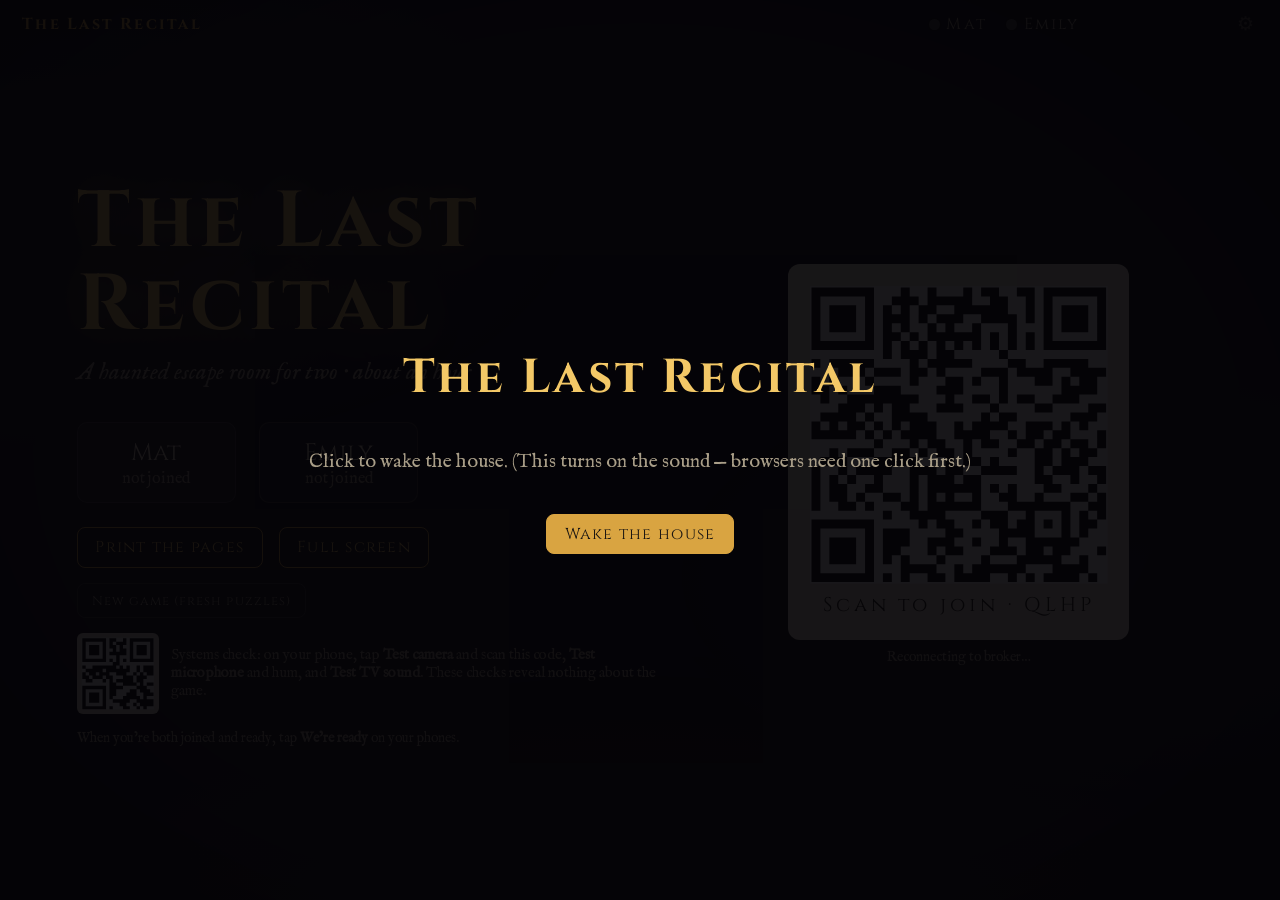
==== index.html @ 14931da4 "The Last Recital v1.0: TV + phones escape room Co-Authored-By: Claude Opus 5.5 <noreply@anthropic.co" ====
<!DOCTYPE html>
<html lang="en">
<head>
<meta charset="utf-8">
<meta name="viewport" content="width=device-width, initial-scale=1">
<title>The Last Recital</title>
<link rel="stylesheet" href="css/common.css">
<link rel="stylesheet" href="css/tv.css">
</head>
<body>
<div class="fog"></div><div class="fog b"></div><div class="vignette"></div>
<div id="app">
  <div class="topbar">
    <span class="brand">The Last Recital</span>
    <span class="act" id="act"></span>
    <span class="pdot" id="dot-mat"><i></i>Mat</span>
    <span class="pdot" id="dot-emily"><i></i>Emily</span>
    <span id="hintcount"></span>
    <span class="timer" id="timer"></span>
    <button class="gear" id="gear" title="Game menu">⚙</button>
  </div>
  <div id="stage"></div>
</div>
<div id="hint" class="hidden"></div>
<div id="flash"></div>
<div id="wake">
  <h1 class="cinzel" style="color:var(--gold2);font-size:2.4em;margin:0">The Last Recital</h1>
  <p>Click to wake the house. (This turns on the sound — browsers need one click first.)</p>
  <button class="btn primary" id="wakebtn">Wake the house</button>
</div>
<script src="lib/peerjs.min.js"></script>
<script src="lib/qrcode.js"></script>
<script src="js/cards-data.js"></script>
<script src="js/sound.js"></script>
<script src="js/notation.js"></script>
<script src="js/net.js"></script>
<script src="js/game.js"></script>
<script src="js/tv.js"></script>
</body>
</html>
---- css/common.css ----
@font-face { font-family: "Cinzel"; src: url("../fonts/cinzel-latin-400-normal.woff2") format("woff2"); font-weight: 400; font-display: swap; }
@font-face { font-family: "Cinzel"; src: url("../fonts/cinzel-latin-700-normal.woff2") format("woff2"); font-weight: 700; font-display: swap; }
@font-face { font-family: "Fell"; src: url("../fonts/im-fell-english-latin-400-normal.woff2") format("woff2"); font-style: normal; font-display: swap; }
@font-face { font-family: "Fell"; src: url("../fonts/im-fell-english-latin-400-italic.woff2") format("woff2"); font-style: italic; font-display: swap; }
@font-face { font-family: "NotoMusic"; src: url("../fonts/noto-music-music-400-normal.woff2") format("woff2"); font-display: block; }

:root {
  --bg: #0b0a0d;
  --bg2: #15121a;
  --ink: #eadfc6;
  --dim: #a99e88;
  --gold: #d9a441;
  --gold2: #f3c867;
  --ghost: #8fc9c0;
  --blood: #9c3434;
  --line: rgba(234, 223, 198, 0.18);
  --card: rgba(28, 24, 32, 0.82);
}
* { box-sizing: border-box; }
html, body { margin: 0; height: 100%; background: var(--bg); color: var(--ink); }
body { font-family: "Fell", Georgia, serif; -webkit-font-smoothing: antialiased; }
h1, h2, h3, .cinzel { font-family: "Cinzel", "Times New Roman", serif; font-weight: 700; letter-spacing: 0.06em; }
button { font: inherit; color: inherit; cursor: pointer; }
.hidden { display: none !important; }

/* drifting fog */
.fog { position: fixed; inset: -20%; pointer-events: none; z-index: 0; opacity: .55;
  background:
    radial-gradient(40% 30% at 20% 30%, rgba(143,201,192,.10), transparent 70%),
    radial-gradient(35% 25% at 75% 60%, rgba(143,201,192,.08), transparent 70%),
    radial-gradient(50% 35% at 50% 90%, rgba(217,164,65,.06), transparent 70%);
  animation: fogdrift 38s ease-in-out infinite alternate; }
.fog.b { animation-duration: 55s; animation-direction: alternate-reverse; opacity: .4; }
@keyframes fogdrift { from { transform: translate(-4%, -2%) scale(1); } to { transform: translate(5%, 3%) scale(1.12); } }
.vignette { position: fixed; inset: 0; pointer-events: none; z-index: 1;
  background: radial-gradient(ellipse at center, transparent 45%, rgba(0,0,0,.75) 100%); }

/* staff notation */
.staff svg { display: block; }
.music-glyph { font-family: "NotoMusic"; }

/* candle */
.candle { position: relative; width: 34px; height: 120px; margin: 0 auto; }
.candle .wax { position: absolute; bottom: 0; left: 4px; width: 26px; height: 78px; border-radius: 4px 4px 2px 2px;
  background: linear-gradient(90deg, #cbbfa4, #f1e8d4 45%, #b7aa8e); }
.candle .wick { position: absolute; bottom: 78px; left: 16px; width: 2px; height: 10px; background: #2b241c; }
.candle .flame { position: absolute; bottom: 84px; left: 7px; width: 20px; height: 34px; border-radius: 50% 50% 45% 45% / 65% 65% 35% 35%;
  background: radial-gradient(ellipse at 50% 75%, #fff6cf 0%, #ffd36a 35%, #ff8a2a 70%, transparent 72%);
  filter: drop-shadow(0 0 14px rgba(255,190,90,.9)); transform-origin: 50% 90%;
  animation: flicker 1.6s ease-in-out infinite; opacity: 0; transition: opacity .6s; }
.candle.lit .flame { opacity: 1; }
@keyframes flicker { 0%,100% { transform: scale(1) rotate(-1deg); } 30% { transform: scale(1.06,.94) rotate(2deg); } 60% { transform: scale(.95,1.05) rotate(-2deg); } }
---- css/tv.css ----
html, body { overflow: hidden; }
body { font-size: clamp(16px, 1.55vw, 34px); }
#app { position: relative; z-index: 2; height: 100vh; display: flex; flex-direction: column; }

.topbar { display: flex; align-items: center; gap: 1.2em; padding: .7em 1.4em; font-family: "Cinzel", serif; font-size: .8em; color: var(--dim); letter-spacing: .14em; }
.topbar .brand { color: var(--gold); font-weight: 700; }
.topbar .act { flex: 1; text-transform: uppercase; }
.topbar .timer { font-size: 1.35em; color: var(--ink); min-width: 4.5em; text-align: right; font-variant-numeric: tabular-nums; }
.topbar .timer.over { color: #e06a5a; }
.pdot { display: inline-flex; align-items: center; gap: .4em; }
.pdot i { width: .7em; height: .7em; border-radius: 50%; background: #444; display: inline-block; box-shadow: 0 0 0 1px #000; }
.pdot.on i { background: var(--ghost); box-shadow: 0 0 10px var(--ghost); }
.gear { background: none; border: 0; color: var(--dim); font-size: 1.2em; opacity: .5; padding: 0 .2em; }
.gear:hover { opacity: 1; }

#stage { flex: 1; display: flex; flex-direction: column; align-items: center; justify-content: center; padding: 0 6vw 2vh; text-align: center; min-height: 0; }
.scene-title { font-size: 2.6em; margin: 0 0 .25em; color: var(--gold2); text-shadow: 0 0 30px rgba(217,164,65,.35); }
.narr { max-width: 46em; font-size: 1.15em; line-height: 1.5; margin: 0 auto; }
.narr p { margin: .4em 0; opacity: 0; animation: rise 1.4s ease forwards; }
.narr p:nth-child(2) { animation-delay: 1.4s; } .narr p:nth-child(3) { animation-delay: 2.8s; } .narr p:nth-child(4) { animation-delay: 4.2s; }
@keyframes rise { from { opacity: 0; transform: translateY(10px); filter: blur(3px); } to { opacity: 1; transform: none; filter: none; } }
.prompt { margin-top: 1.1em; font-family: "Cinzel", serif; color: var(--ghost); letter-spacing: .1em; font-size: .95em; }
.visual { margin-top: 1.4em; display: flex; justify-content: center; align-items: flex-end; gap: 4vw; flex-wrap: wrap; }
.fadein { animation: rise 1.2s ease both; }

.after { max-width: 44em; padding: 1.4em 2em; border: 1px solid var(--line); background: var(--card); border-radius: 10px; font-size: 1.15em; line-height: 1.5; box-shadow: 0 0 60px rgba(0,0,0,.6); }
.after .cont { margin-top: 1em; font-family: "Cinzel", serif; font-size: .7em; color: var(--dim); letter-spacing: .15em; }
.solved-mark { font-family: "Cinzel", serif; color: var(--ghost); letter-spacing: .3em; font-size: .8em; margin-bottom: .6em; }

/* lobby */
.lobby { display: grid; grid-template-columns: 1.2fr 1fr; gap: 4vw; align-items: center; width: 100%; max-width: 1500px; }
.lobby h1 { font-size: 4em; margin: 0; color: var(--gold2); text-shadow: 0 0 40px rgba(217,164,65,.4); line-height: 1.05; }
.lobby .sub { font-style: italic; color: var(--dim); font-size: 1.2em; margin: .4em 0 1.4em; }
.join { background: #f3ead6; color: #1b1612; border-radius: 12px; padding: 1.1em; display: inline-flex; flex-direction: column; align-items: center; gap: .4em; }
.join .qr svg, .join .qr img { width: 15em; height: 15em; display: block; }
.join .code { font-family: "Cinzel", serif; font-size: 1em; letter-spacing: .2em; }
.slots { display: flex; gap: 1.2em; margin: 1.2em 0; justify-content: flex-start; }
.slot { border: 1px solid var(--line); border-radius: 10px; padding: .7em 1.2em; min-width: 8em; text-align: center; background: var(--card); }
.slot .n { font-family: "Cinzel", serif; font-size: 1.2em; }
.slot .s { color: var(--dim); font-size: .8em; }
.slot.on { border-color: var(--ghost); } .slot.on .s { color: var(--ghost); }
.slot.ready { border-color: var(--gold); box-shadow: 0 0 20px rgba(217,164,65,.3); } .slot.ready .s { color: var(--gold); }
.lobby .btns { display: flex; gap: .8em; flex-wrap: wrap; }
.btn { background: transparent; border: 1px solid var(--gold); color: var(--gold2); padding: .55em 1.1em; border-radius: 8px; font-family: "Cinzel", serif; letter-spacing: .08em; font-size: .8em; text-decoration: none; display: inline-block; }
.btn:hover { background: rgba(217,164,65,.12); }
.btn.primary { background: var(--gold); color: #1b1612; }
.btn.small { font-size: .65em; border-color: var(--line); color: var(--dim); }
.testbox { display: flex; align-items: center; gap: .8em; margin-top: 1em; color: var(--dim); font-size: .75em; text-align: left; }
.testbox .qr svg { width: 5.5em; height: 5.5em; background: #f3ead6; padding: .3em; border-radius: 6px; display: block; }
.note-sm { color: var(--dim); font-size: .7em; margin-top: 1em; line-height: 1.5; }
.status { font-size: .7em; color: var(--dim); margin-top: .6em; }
.status.ok { color: var(--ghost); }

/* seance & release */
.candles { display: flex; gap: 10vw; justify-content: center; }
.candle-wrap { text-align: center; }
.candle-wrap .candle { transform: scale(1.6); transform-origin: bottom center; margin: 4.2em auto 0; }
.candle-wrap .lbl { font-family: "Cinzel", serif; font-size: .9em; color: var(--dim); margin-top: 1.4em; }
.candle-wrap.held .lbl { color: var(--gold2); }
.holdbar { width: 24em; height: .5em; border-radius: 1em; background: rgba(255,255,255,.08); margin: 1.6em auto 0; overflow: hidden; }
.holdbar > div { height: 100%; width: 0; background: linear-gradient(90deg, var(--gold), var(--gold2)); box-shadow: 0 0 14px var(--gold); }

/* lock */
.musicbox { display: inline-flex; flex-direction: column; align-items: center; }
.box-lid { width: 22em; height: 3.2em; border-radius: 10px 10px 2px 2px; background: linear-gradient(180deg, #6e3d22, #4a2715); box-shadow: inset 0 0 0 3px #2c160b, 0 0 40px rgba(0,0,0,.6); }
.box-body { width: 22em; height: 7em; background: linear-gradient(180deg, #5a311b, #3b1f10); border-radius: 2px 2px 8px 8px; display: flex; align-items: center; justify-content: center; gap: 1em; box-shadow: inset 0 0 0 3px #2c160b; }
.dial { width: 3em; height: 4em; border-radius: 8px; background: linear-gradient(180deg, #b8893b, #e8c66c 50%, #9a6d22); color: #2a1a0a; font-family: "Cinzel", serif; font-size: 1.2em; display: flex; align-items: center; justify-content: center; font-weight: 700; box-shadow: inset 0 0 6px rgba(0,0,0,.6); }

/* pages */
.pages { display: flex; gap: 5vw; }
.page-ico { width: 7em; height: 9em; border-radius: 4px; background: rgba(243,234,214,.08); border: 1px dashed var(--line); display: flex; align-items: center; justify-content: center; color: var(--dim); font-family: "Cinzel", serif; font-size: .9em; transition: all .8s; clip-path: polygon(0 4%, 12% 0, 30% 3%, 52% 0, 78% 4%, 100% 1%, 98% 30%, 100% 62%, 97% 100%, 70% 97%, 44% 100%, 18% 96%, 0 100%, 3% 60%); }
.page-ico.found { background: #efe3c6; color: #3a2c1c; border: 0; box-shadow: 0 0 40px rgba(243,200,103,.35); }
.page-who { margin-top: .6em; font-family: "Cinzel", serif; font-size: .75em; color: var(--dim); }

/* orbs */
.orbs { display: flex; gap: 1.6em; }
.orb { width: 2.2em; height: 2.2em; border-radius: 50%; border: 2px solid rgba(143,201,192,.35); display: flex; align-items: center; justify-content: center; font-family: "Cinzel", serif; font-size: 1em; color: var(--dim); transition: all .3s; }
.orb.on { background: radial-gradient(circle, #e8fffb, var(--ghost) 60%, rgba(143,201,192,.2)); color: #10201e; border-color: transparent; box-shadow: 0 0 30px var(--ghost); }
.orbs.fizz .orb { animation: fizz .5s; }
@keyframes fizz { 50% { transform: translateY(4px); filter: brightness(.4); } }
.piano { display: flex; justify-content: center; margin-bottom: 1.2em; }
.piano .crack { width: 3px; background: linear-gradient(var(--ghost), transparent); box-shadow: 0 0 10px var(--ghost); }
.piano .k { width: 1.6em; height: 5em; background: linear-gradient(#f3ead6, #cfc4a8); border: 1px solid #2a2420; border-radius: 0 0 4px 4px; }
.piano .k.b { background: #15121a; width: 1.1em; height: 3.2em; margin: 0 -.55em; z-index: 1; position: relative; }

/* harmony */
.voices { display: flex; gap: 8vw; align-items: flex-end; }
.voice { text-align: center; }
.voice .wave { width: 9em; height: 9em; border-radius: 50%; border: 2px solid rgba(143,201,192,.25); display: flex; align-items: center; justify-content: center; font-family: "Cinzel", serif; color: var(--dim); }
.voice.ghost .wave { border-color: rgba(243,200,103,.4); animation: pulse 3s ease-in-out infinite; color: var(--gold2); }
.voice.done .wave { background: radial-gradient(circle, rgba(143,201,192,.5), transparent 70%); border-color: var(--ghost); color: var(--ink); box-shadow: 0 0 40px rgba(143,201,192,.4); }
@keyframes pulse { 50% { box-shadow: 0 0 50px rgba(243,200,103,.35); transform: scale(1.04); } }

/* manuscript */
.parchment { --paper: #f0e4c8; background: radial-gradient(ellipse at 30% 20%, #f7eed8, #e6d4ad 70%, #d2bb8c); color: #241a10; border-radius: 6px; padding: 1.6em 2.2em 1.2em; width: min(80vw, 64em); box-shadow: 0 0 60px rgba(0,0,0,.7), inset 0 0 40px rgba(120,80,30,.35); }
.parchment .ms-title { font-family: "Fell", serif; font-style: italic; font-size: 1em; color: #5a4430; text-align: left; margin-bottom: .2em; }
.tries { color: #e06a5a; font-size: .8em; margin-top: .8em; min-height: 1.2em; }

/* portraits */
.family { display: flex; gap: 2.4em; justify-content: center; }
.portrait { width: 8.5em; text-align: center; }
.portrait .frame { height: 10em; border: .45em solid #8a6a2e; border-radius: 50% / 40%; background: radial-gradient(ellipse at 50% 35%, #3b3340, #15121a 70%); box-shadow: inset 0 0 20px #000, 0 0 30px rgba(0,0,0,.6); display: flex; align-items: center; justify-content: center; color: rgba(234,223,198,.25); }
.portrait .frame span { font-size: 3.2em; }
.portrait .pn { font-family: "Cinzel", serif; margin-top: .5em; color: var(--gold2); }
.portrait .pi { font-style: italic; color: var(--dim); }
.chairs { display: flex; gap: 2.4em; justify-content: center; margin-top: 1.4em; color: var(--dim); font-family: "Cinzel", serif; font-size: .85em; }
.chairs div { width: 8.5em; border-top: 2px solid var(--line); padding-top: .4em; }

/* hint */
#hint { position: fixed; left: 50%; bottom: 3vh; transform: translateX(-50%); z-index: 5; max-width: 60em; width: 80vw; padding: .9em 1.4em; border-radius: 10px; background: rgba(16,30,28,.92); border: 1px solid rgba(143,201,192,.5); color: #dff3ef; font-size: 1em; text-align: left; box-shadow: 0 0 40px rgba(143,201,192,.25); }
#hint b { font-family: "Cinzel", serif; color: var(--ghost); letter-spacing: .1em; font-size: .8em; display: block; margin-bottom: .2em; }

#flash { position: fixed; top: 12vh; left: 50%; transform: translateX(-50%); z-index: 6; padding: .6em 1.4em; border-radius: 8px; background: rgba(60,12,12,.92); border: 1px solid var(--blood); font-size: 1.1em; transition: opacity .4s; opacity: 0; pointer-events: none; }
#flash.show { opacity: 1; }
.shake { animation: shake .5s; }
@keyframes shake { 20%, 60% { transform: translateX(-12px); } 40%, 80% { transform: translateX(12px); } }

.endstats { display: flex; gap: 3em; justify-content: center; margin-top: 1.6em; font-family: "Cinzel", serif; }
.endstats div { text-align: center; } .endstats b { display: block; font-size: 2em; color: var(--gold2); } .endstats span { color: var(--dim); font-size: .75em; letter-spacing: .15em; }

#wake { position: fixed; inset: 0; z-index: 20; background: rgba(5,4,7,.92); display: flex; align-items: center; justify-content: center; flex-direction: column; gap: 1em; text-align: center; }
#wake p { color: var(--dim); max-width: 34em; }
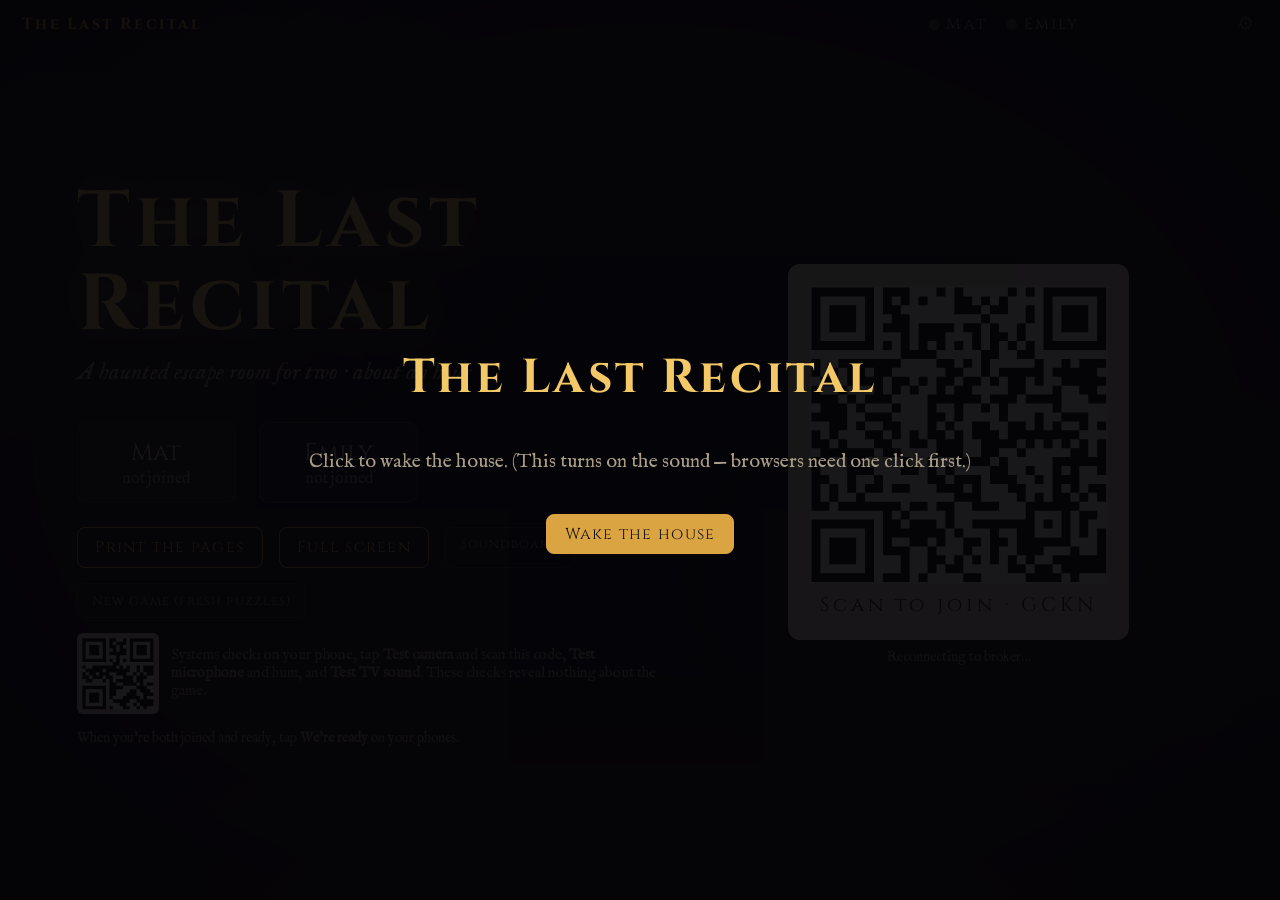
==== commit 53f069bd: "Soundboard: custom music and sound effects with built-in fallbacks Co-Authored-By: Claude Opus 5.5 <" ====
--- a/index.html
+++ b/index.html
@@ -32,6 +32,7 @@
 <script src="lib/qrcode.js"></script>
 <script src="js/cards-data.js"></script>
 <script src="js/sound.js"></script>
+<script src="js/audiobank.js"></script>
 <script src="js/notation.js"></script>
 <script src="js/net.js"></script>
 <script src="js/game.js"></script>
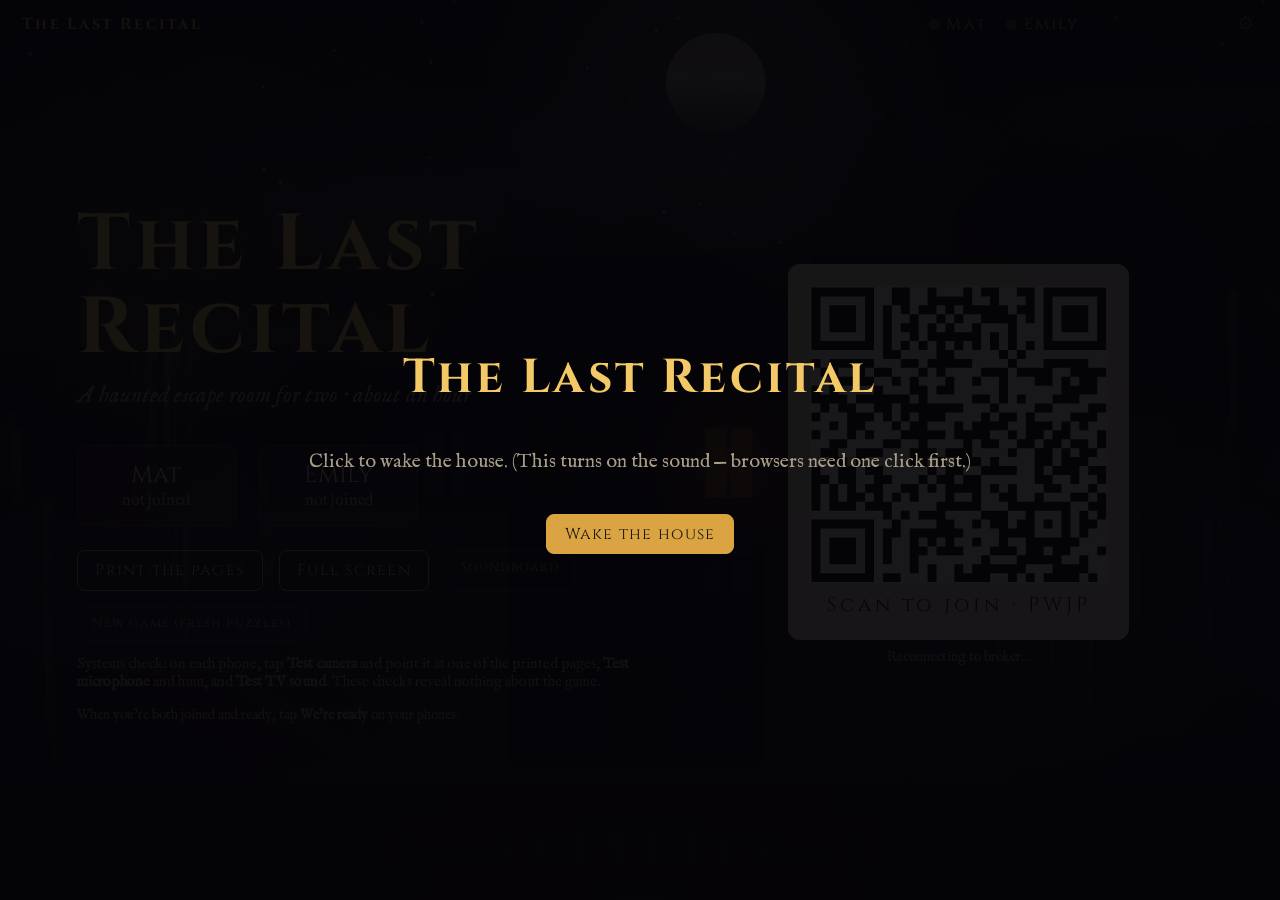
==== commit dc2a9dda: "Scene art: animated backgrounds, Eleanor, transitions, lightning/shimmer/tension Co-Authored-By: Cla" ====
--- a/index.html
+++ b/index.html
@@ -6,6 +6,7 @@
 <title>The Last Recital</title>
 <link rel="stylesheet" href="css/common.css">
 <link rel="stylesheet" href="css/tv.css">
+<link rel="stylesheet" href="css/scenes.css">
 </head>
 <body>
 <div class="fog"></div><div class="fog b"></div><div class="vignette"></div>
@@ -34,6 +35,7 @@
 <script src="js/sound.js"></script>
 <script src="js/audiobank.js"></script>
 <script src="js/notation.js"></script>
+<script src="js/scenes.js"></script>
 <script src="js/net.js"></script>
 <script src="js/game.js"></script>
 <script src="js/tv.js"></script>
--- a/css/scenes.css
+++ b/css/scenes.css
@@ -0,0 +1,74 @@
+/* Scene art layers (TV only) */
+#scene { position: fixed; inset: 0; z-index: 0; overflow: hidden; pointer-events: none; }
+#scene .scene-layer { position: absolute; inset: -4%; opacity: 0; transition: opacity 1.6s ease; }
+#scene .scene-layer.on { opacity: 1; }
+#scene .scene-layer svg { width: 100%; height: 100%; display: block; animation: drift 46s ease-in-out infinite alternate; transform-origin: 50% 60%; }
+@keyframes drift { from { transform: scale(1.02) translate(-.6%, .3%); } to { transform: scale(1.08) translate(.8%, -.6%); } }
+#scene .motes { position: absolute; inset: 0; width: 100%; height: 100%; }
+/* keeps text readable: darken the middle where the story sits */
+#scene .scene-dim { position: absolute; inset: 0; background: radial-gradient(ellipse 62% 58% at 50% 50%, rgba(6,5,9,.62), rgba(6,5,9,.28) 70%, rgba(6,5,9,.1)); }
+body .fog { z-index: 1; } body .vignette { z-index: 1; }
+
+/* SVG animation hooks */
+.flick { animation: flick 2.6s ease-in-out infinite; transform-box: fill-box; transform-origin: center; }
+.flick-win { animation: flickwin 3.4s ease-in-out infinite; }
+.flame-shape { animation: flame 1.3s ease-in-out infinite; transform-box: fill-box; transform-origin: 50% 100%; }
+@keyframes flick { 0%,100% { opacity: .85; transform: scale(1); } 20% { opacity: .65; transform: scale(.96); } 45% { opacity: 1; transform: scale(1.04); } 70% { opacity: .75; transform: scale(.98); } }
+@keyframes flickwin { 0%,100% { opacity: 1; } 30% { opacity: .82; } 55% { opacity: .95; } 80% { opacity: .78; } }
+@keyframes flame { 0%,100% { transform: scale(1) rotate(-2deg); } 50% { transform: scale(.92, 1.08) rotate(3deg); } }
+.twinkle { animation: twinkle 5s ease-in-out infinite; }
+@keyframes twinkle { 0%,100% { opacity: .9; } 50% { opacity: .25; } }
+.clouds { animation: clouds 120s linear infinite alternate; }
+@keyframes clouds { from { transform: translateX(-80px); } to { transform: translateX(120px); } }
+.sway { animation: sway 7s ease-in-out infinite alternate; }
+.sway.slow { animation-duration: 11s; }
+@keyframes sway { from { transform: rotate(-1.6deg); } to { transform: rotate(1.6deg); } }
+.rain { animation: rain .9s linear infinite; }
+.rain.r2 { animation-name: rain2; }
+@keyframes rain { from { transform: translateY(0); } to { transform: translateY(900px); } }
+@keyframes rain2 { from { transform: translateY(-900px); } to { transform: translateY(0); } }
+.beam { animation: beam 9s ease-in-out infinite alternate; }
+@keyframes beam { from { opacity: .7; } to { opacity: 1; } }
+.mote { animation: mote 12s linear infinite; }
+@keyframes mote { 0% { transform: translate(0,0); opacity: 0; } 20% { opacity: .7; } 100% { transform: translate(30px,-120px); opacity: 0; } }
+.birds { animation: birds 40s linear infinite; }
+@keyframes birds { from { transform: translate(-200px, 20px); } to { transform: translate(1400px, -60px); } }
+#scene.struck .lightning-sky { animation: skyflash .9s; }
+@keyframes skyflash { 0% { opacity: 0; } 8% { opacity: .9; } 16% { opacity: .1; } 26% { opacity: .7; } 100% { opacity: 0; } }
+
+/* Eleanor */
+#ghost { position: fixed; z-index: 1; bottom: -2vh; height: 74vh; width: calc(74vh * 300 / 640); pointer-events: none; opacity: 0; transform: translateY(30px); transition: opacity 2.4s ease, transform 2.8s ease, left 0s, right 0s; filter: drop-shadow(0 0 30px rgba(143,201,192,.6)); }
+#ghost svg { width: 100%; height: 100%; animation: ghostfloat 6s ease-in-out infinite; }
+#ghost.show { opacity: calc(.5 * var(--g, 1)); transform: translateY(0); }
+#ghost.show svg { animation: ghostfloat 6s ease-in-out infinite, ghostflicker 4.5s steps(1) infinite; }
+#ghost.rise { transform: translateY(-40vh) scale(.9); transition: opacity 5s ease, transform 6s ease; }
+#ghost.pos-right { right: 5vw; left: auto; } #ghost.pos-left { left: 5vw; right: auto; } #ghost.pos-center { left: calc(50% - 74vh * 150 / 640); }
+@keyframes ghostfloat { 0%,100% { transform: translateY(0); } 50% { transform: translateY(-14px); } }
+@keyframes ghostflicker { 0%,100% { opacity: 1; } 47% { opacity: 1; } 48% { opacity: .55; } 50% { opacity: 1; } 83% { opacity: .8; } 84% { opacity: 1; } }
+
+/* effects */
+#fx { position: fixed; inset: 0; z-index: 8; pointer-events: none; }
+#fx > div { position: absolute; inset: 0; opacity: 0; }
+.fx-flash { background: #e8f0ff; mix-blend-mode: screen; }
+.fx-flash.go { animation: flash .9s ease-out; }
+@keyframes flash { 0% { opacity: 0; } 6% { opacity: .75; } 12% { opacity: .05; } 22% { opacity: .5; } 40% { opacity: 0; } }
+.fx-sweep { background: linear-gradient(105deg, transparent 35%, rgba(255,220,140,.22) 48%, rgba(255,240,200,.35) 50%, rgba(255,220,140,.22) 52%, transparent 65%); background-size: 300% 100%; }
+.fx-sweep.go { animation: sweep 1.6s ease-out; }
+@keyframes sweep { 0% { opacity: 1; background-position: 100% 0; } 100% { opacity: 1; background-position: 0 0; } }
+.fx-ink { display: flex; align-items: center; justify-content: center; opacity: 1 !important; }
+.fx-ink svg { width: 160vmax; height: 160vmax; flex: none; transform: scale(0); }
+.fx-ink.go svg { animation: ink 1.5s cubic-bezier(.6,.05,.4,1) forwards; }
+@keyframes ink { 0% { transform: scale(0) rotate(0); opacity: 1; } 42% { transform: scale(1.4) rotate(20deg); opacity: 1; } 55% { transform: scale(1.4) rotate(24deg); opacity: 1; } 100% { transform: scale(1.5) rotate(30deg); opacity: 0; } }
+.fx-snuff { background: radial-gradient(ellipse at 50% 60%, rgba(0,0,0,.92), #000 70%); }
+.fx-snuff.go { animation: snuff 1.1s ease-in-out; }
+@keyframes snuff { 0% { opacity: 0; } 30% { opacity: 1; } 45% { opacity: 1; } 100% { opacity: 0; } }
+.fx-smoke { background: radial-gradient(ellipse 6% 22% at 50% 70%, rgba(200,200,210,.35), transparent 70%); }
+.fx-smoke.go { animation: smoke 1.6s ease-out; }
+@keyframes smoke { 0% { opacity: 0; transform: translateY(0) scaleX(1); } 25% { opacity: .9; } 100% { opacity: 0; transform: translateY(-22vh) scaleX(2.4); } }
+
+/* timer tension */
+body.tension-1 .vignette { background: radial-gradient(ellipse at center, transparent 32%, rgba(0,0,0,.88) 100%); transition: background 4s; }
+body.tension-2 .vignette { background: radial-gradient(ellipse at center, transparent 30%, rgba(60,0,0,.85) 100%); animation: redpulse 4s ease-in-out infinite; }
+@keyframes redpulse { 0%,100% { opacity: .85; } 50% { opacity: 1; } }
+
+@media (prefers-reduced-motion: reduce) { #scene .scene-layer svg, .clouds, .sway, .rain, .mote, .birds { animation: none !important; } }
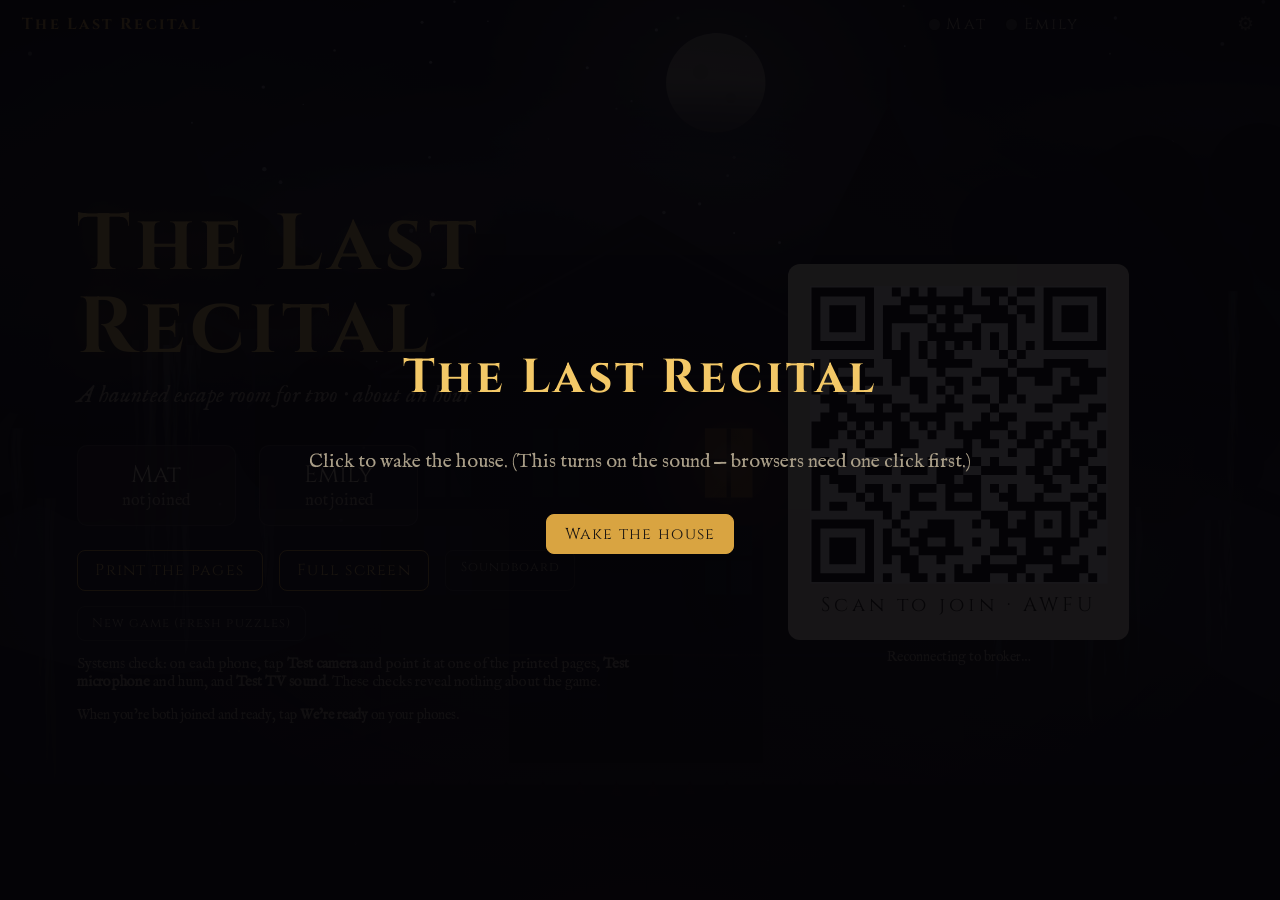
==== commit de58b313: "Pause, TV wake lock, iPhone silent-switch audio, connection banners Co-Authored-By: Claude Opus 5.5 " ====
--- a/index.html
+++ b/index.html
@@ -23,6 +23,8 @@
   <div id="stage"></div>
 </div>
 <div id="hint" class="hidden"></div>
+<div id="banner" class="hidden"></div>
+<div id="paused" class="hidden"><div class="cinzel">Paused</div><p>The house holds its breath…</p><p class="small">Tap <b>Resume</b> on either phone (or press P on the laptop).</p></div>
 <div id="flash"></div>
 <div id="wake">
   <h1 class="cinzel" style="color:var(--gold2);font-size:2.4em;margin:0">The Last Recital</h1>
--- a/css/tv.css
+++ b/css/tv.css
@@ -120,3 +120,11 @@
 
 #wake { position: fixed; inset: 0; z-index: 20; background: rgba(5,4,7,.92); display: flex; align-items: center; justify-content: center; flex-direction: column; gap: 1em; text-align: center; }
 #wake p { color: var(--dim); max-width: 34em; }
+
+#banner { position: fixed; top: 3.2em; left: 50%; transform: translateX(-50%); z-index: 9; max-width: 70vw; padding: .6em 1.2em; border-radius: 8px; background: rgba(70,40,10,.95); border: 1px solid var(--gold); color: #ffe9c2; font-size: .85em; text-align: center; line-height: 1.5; }
+#paused { position: fixed; inset: 0; z-index: 7; background: rgba(4,3,6,.78); backdrop-filter: blur(3px); display: flex; flex-direction: column; align-items: center; justify-content: center; text-align: center; }
+#paused .cinzel { font-size: 3.4em; color: var(--gold2); letter-spacing: .25em; text-shadow: 0 0 30px rgba(217,164,65,.4); animation: breathe 4s ease-in-out infinite; }
+#paused p { font-size: 1.2em; font-style: italic; color: var(--ink); margin: .3em 0; }
+#paused p.small { font-size: .8em; font-style: normal; color: var(--dim); }
+@keyframes breathe { 0%,100% { opacity: .7; } 50% { opacity: 1; } }
+.topbar .timer.paused { color: var(--dim); animation: breathe 2s ease-in-out infinite; }
--- a/css/scenes.css
+++ b/css/scenes.css
@@ -2,8 +2,9 @@
 #scene { position: fixed; inset: 0; z-index: 0; overflow: hidden; pointer-events: none; }
 #scene .scene-layer { position: absolute; inset: -4%; opacity: 0; transition: opacity 1.6s ease; }
 #scene .scene-layer.on { opacity: 1; }
-#scene .scene-layer svg { width: 100%; height: 100%; display: block; animation: drift 46s ease-in-out infinite alternate; transform-origin: 50% 60%; }
-@keyframes drift { from { transform: scale(1.02) translate(-.6%, .3%); } to { transform: scale(1.08) translate(.8%, -.6%); } }
+/* Drift moves the art without rescaling it. Rescaling a full-screen SVG every frame makes Chrome redraw it constantly, which can flicker (worse when casting). */
+#scene .scene-layer svg { width: 100%; height: 100%; display: block; animation: drift 46s ease-in-out infinite alternate; will-change: transform; backface-visibility: hidden; transform: translate3d(0,0,0); }
+@keyframes drift { from { transform: translate3d(-1.2%, .5%, 0); } to { transform: translate3d(1.2%, -.8%, 0); } }
 #scene .motes { position: absolute; inset: 0; width: 100%; height: 100%; }
 /* keeps text readable: darken the middle where the story sits */
 #scene .scene-dim { position: absolute; inset: 0; background: radial-gradient(ellipse 62% 58% at 50% 50%, rgba(6,5,9,.62), rgba(6,5,9,.28) 70%, rgba(6,5,9,.1)); }
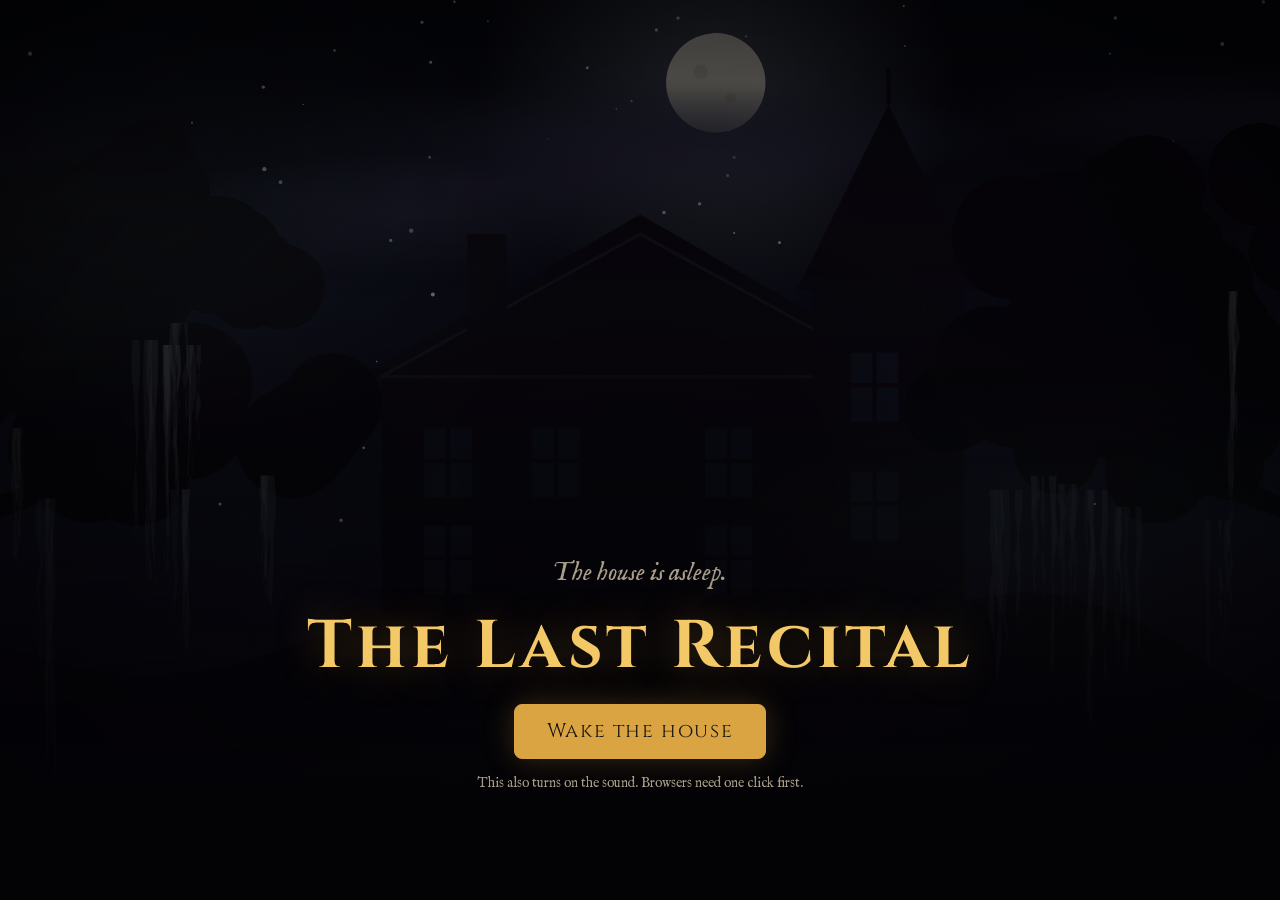
==== commit 12a9d01d: "Dramatic wake-the-house opening; end-of-game concert program with rating Co-Authored-By: Claude Opus" ====
--- a/index.html
+++ b/index.html
@@ -8,7 +8,7 @@
 <link rel="stylesheet" href="css/tv.css">
 <link rel="stylesheet" href="css/scenes.css">
 </head>
-<body>
+<body class="asleep">
 <div class="fog"></div><div class="fog b"></div><div class="vignette"></div>
 <div id="app">
   <div class="topbar">
@@ -27,9 +27,12 @@
 <div id="paused" class="hidden"><div class="cinzel">Paused</div><p>The house holds its breath…</p><p class="small">Tap <b>Resume</b> on either phone (or press P on the laptop).</p></div>
 <div id="flash"></div>
 <div id="wake">
-  <h1 class="cinzel" style="color:var(--gold2);font-size:2.4em;margin:0">The Last Recital</h1>
-  <p>Click to wake the house. (This turns on the sound — browsers need one click first.)</p>
-  <button class="btn primary" id="wakebtn">Wake the house</button>
+  <div class="wake-in">
+    <div class="wake-asleep">The house is asleep.</div>
+    <h1 class="cinzel">The Last Recital</h1>
+    <button class="btn primary" id="wakebtn">Wake the house</button>
+    <p class="wake-note">This also turns on the sound. Browsers need one click first.</p>
+  </div>
 </div>
 <script src="lib/peerjs.min.js"></script>
 <script src="lib/qrcode.js"></script>
--- a/css/tv.css
+++ b/css/tv.css
@@ -118,8 +118,6 @@
 .endstats { display: flex; gap: 3em; justify-content: center; margin-top: 1.6em; font-family: "Cinzel", serif; }
 .endstats div { text-align: center; } .endstats b { display: block; font-size: 2em; color: var(--gold2); } .endstats span { color: var(--dim); font-size: .75em; letter-spacing: .15em; }
 
-#wake { position: fixed; inset: 0; z-index: 20; background: rgba(5,4,7,.92); display: flex; align-items: center; justify-content: center; flex-direction: column; gap: 1em; text-align: center; }
-#wake p { color: var(--dim); max-width: 34em; }
 
 #banner { position: fixed; top: 3.2em; left: 50%; transform: translateX(-50%); z-index: 9; max-width: 70vw; padding: .6em 1.2em; border-radius: 8px; background: rgba(70,40,10,.95); border: 1px solid var(--gold); color: #ffe9c2; font-size: .85em; text-align: center; line-height: 1.5; }
 #paused { position: fixed; inset: 0; z-index: 7; background: rgba(4,3,6,.78); backdrop-filter: blur(3px); display: flex; flex-direction: column; align-items: center; justify-content: center; text-align: center; }
@@ -128,3 +126,48 @@
 #paused p.small { font-size: .8em; font-style: normal; color: var(--dim); }
 @keyframes breathe { 0%,100% { opacity: .7; } 50% { opacity: 1; } }
 .topbar .timer.paused { color: var(--dim); animation: breathe 2s ease-in-out infinite; }
+
+/* end-of-game concert program */
+.program { --paper: #f1e5c8; background: radial-gradient(ellipse at 40% 20%, #f8f0dc, #ead9b2 70%, #d8c08e); color: #2b1d10; width: min(62em, 90vw); max-height: 86vh; overflow: hidden; padding: 1.4em 2.4em 1.2em; border-radius: 4px; box-shadow: 0 0 80px rgba(0,0,0,.8), inset 0 0 50px rgba(120,80,30,.35); text-align: center; font-size: .78em; }
+.pg-head { font-family: "Cinzel", serif; letter-spacing: .35em; font-size: .75em; color: #6b4a2a; }
+.pg-title { font-family: "Fell", serif; font-style: italic; font-size: 2.6em; line-height: 1.1; margin-top: .1em; }
+.pg-sub { font-style: italic; color: #4a3220; }
+.pg-rule { height: 1px; margin: .7em auto; width: 70%; background: linear-gradient(90deg, transparent, #6b4a2a, transparent); }
+.pg-rows { text-align: left; }
+.pg-act { font-family: "Cinzel", serif; font-size: .78em; letter-spacing: .25em; color: #7a5230; margin: .5em 0 .1em; text-transform: uppercase; }
+.pg-row { display: flex; align-items: baseline; gap: .5em; line-height: 1.55; }
+.pg-t { font-family: "Fell", serif; font-size: 1.15em; }
+.pg-h { color: #8a2b2b; letter-spacing: .1em; }
+.pg-s { font-style: italic; font-size: .85em; color: #8a2b2b; }
+.pg-dots { flex: 1; border-bottom: 1.5px dotted #8a6a44; transform: translateY(-.3em); }
+.pg-time { font-family: "Cinzel", serif; font-variant-numeric: tabular-nums; }
+.pg-total { display: flex; justify-content: space-between; font-family: "Cinzel", serif; font-size: 1.15em; padding: 0 .2em; }
+.pg-meta { font-style: italic; color: #4a3220; margin-top: .2em; }
+.pg-review { margin-top: .8em; }
+.pg-stars { font-size: 1.6em; color: #9a6a10; letter-spacing: .15em; } .pg-stars .dim { color: #c9b48a; }
+.pg-rank { font-family: "Cinzel", serif; font-weight: 700; font-size: 1.8em; letter-spacing: .08em; color: #3a2412; }
+.pg-blurb { font-style: italic; font-size: 1.1em; }
+.pg-critic { font-family: "Cinzel", serif; font-size: .7em; letter-spacing: .2em; color: #6b4a2a; margin-top: .2em; }
+
+/* "Wake the house" opening */
+#wake { position: fixed; inset: 0; z-index: 20; display: flex; align-items: flex-end; justify-content: center; padding-bottom: 12vh; text-align: center;
+  background: linear-gradient(180deg, rgba(3,2,5,.55) 0%, rgba(3,2,5,.25) 35%, rgba(3,2,5,.75) 70%, rgba(3,2,5,.95) 100%); transition: opacity 1.8s ease; }
+#wake.leaving { opacity: 0; pointer-events: none; }
+#wake .wake-in { display: flex; flex-direction: column; align-items: center; gap: .6em; }
+#wake h1 { color: var(--gold2); font-size: 3.4em; margin: 0; text-shadow: 0 0 40px rgba(217,164,65,.35); animation: rise 2s ease both .6s; }
+#wake .wake-asleep { font-style: italic; color: var(--dim); font-size: 1.3em; animation: rise 2s ease both; }
+#wake .btn { font-size: 1em; padding: .7em 1.6em; animation: rise 2s ease both 1.4s; box-shadow: 0 0 30px rgba(217,164,65,.25); }
+#wake .wake-note { color: var(--dim); font-size: .7em; margin: .2em 0 0; animation: rise 2s ease both 1.8s; }
+/* lights out until the house wakes */
+#scene .off { opacity: 0 !important; animation: none !important; }
+#scene rect.off.flick-win, #scene .flick-win.off { opacity: 1 !important; fill: #141a2a; }
+#scene .ignite { animation: ignite .9s steps(1) !important; }
+@keyframes ignite { 0% { opacity: 0; } 15% { opacity: 1; } 25% { opacity: .2; } 40% { opacity: 1; } 55% { opacity: .5; } 70%, 100% { opacity: 1; } }
+
+body.asleep #app, body.asleep #banner { opacity: 0; }
+#app { transition: opacity 2.2s ease; }
+
+.pg-body { display: grid; grid-template-columns: 1.35fr 1fr; gap: 2.2em; align-items: center; }
+.pg-side { border-left: 1px solid rgba(107,74,42,.35); padding-left: 1.8em; }
+.pg-side .pg-total { flex-direction: column; align-items: center; gap: .1em; }
+.pg-side .pg-total b { font-size: 2em; }
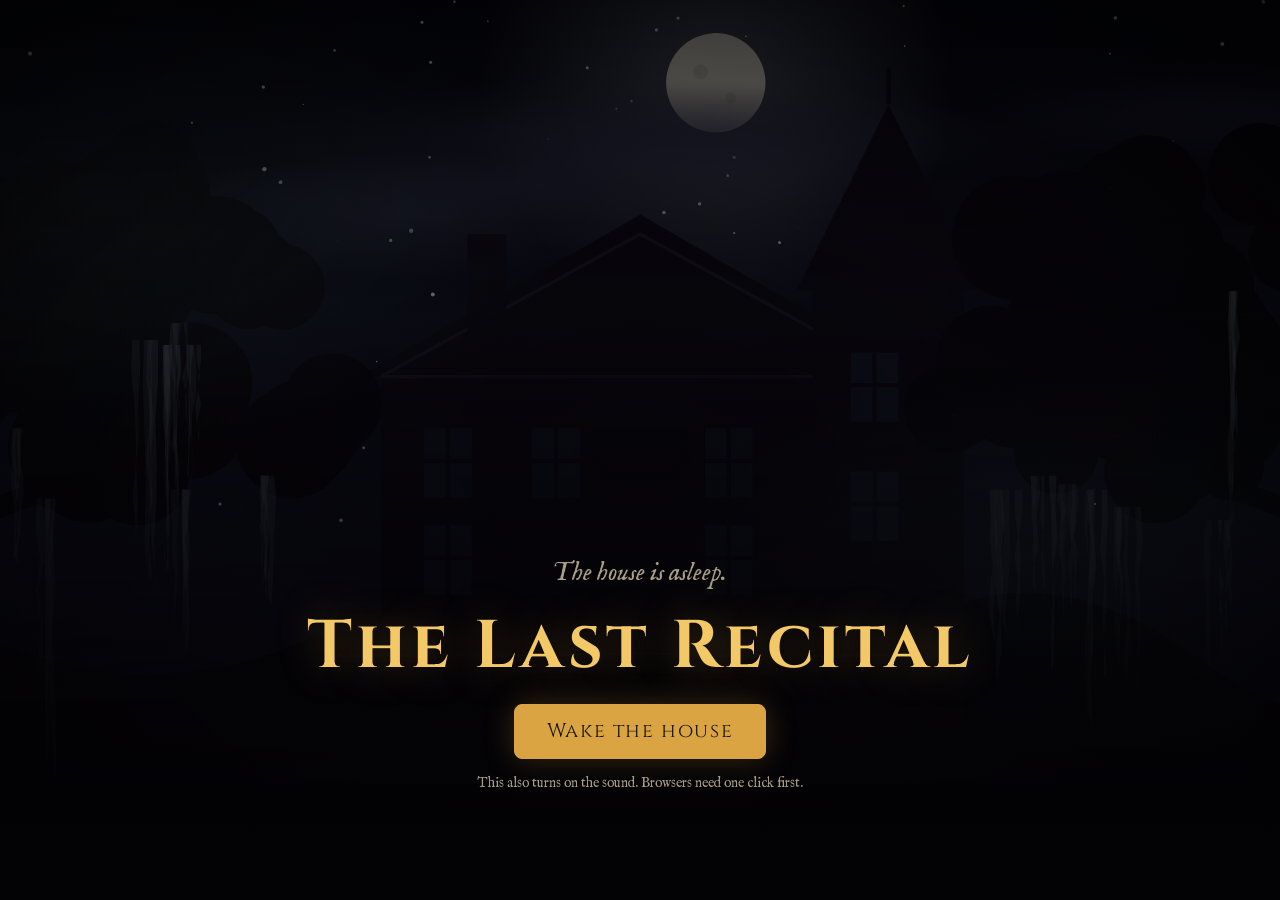
==== commit 64eb0f73: "Player names, Blackwood borrows Recital music, remove synth creak Co-Authored-By: Claude Opus 5.5 <n" ====
--- a/index.html
+++ b/index.html
@@ -14,8 +14,8 @@
   <div class="topbar">
     <span class="brand">The Last Recital</span>
     <span class="act" id="act"></span>
-    <span class="pdot" id="dot-mat"><i></i>Mat</span>
-    <span class="pdot" id="dot-emily"><i></i>Emily</span>
+    <span class="pdot" id="dot-mat"><i></i>Player 1</span>
+    <span class="pdot" id="dot-emily"><i></i>Player 2</span>
     <span id="hintcount"></span>
     <span class="timer" id="timer"></span>
     <button class="gear" id="gear" title="Game menu">⚙</button>
